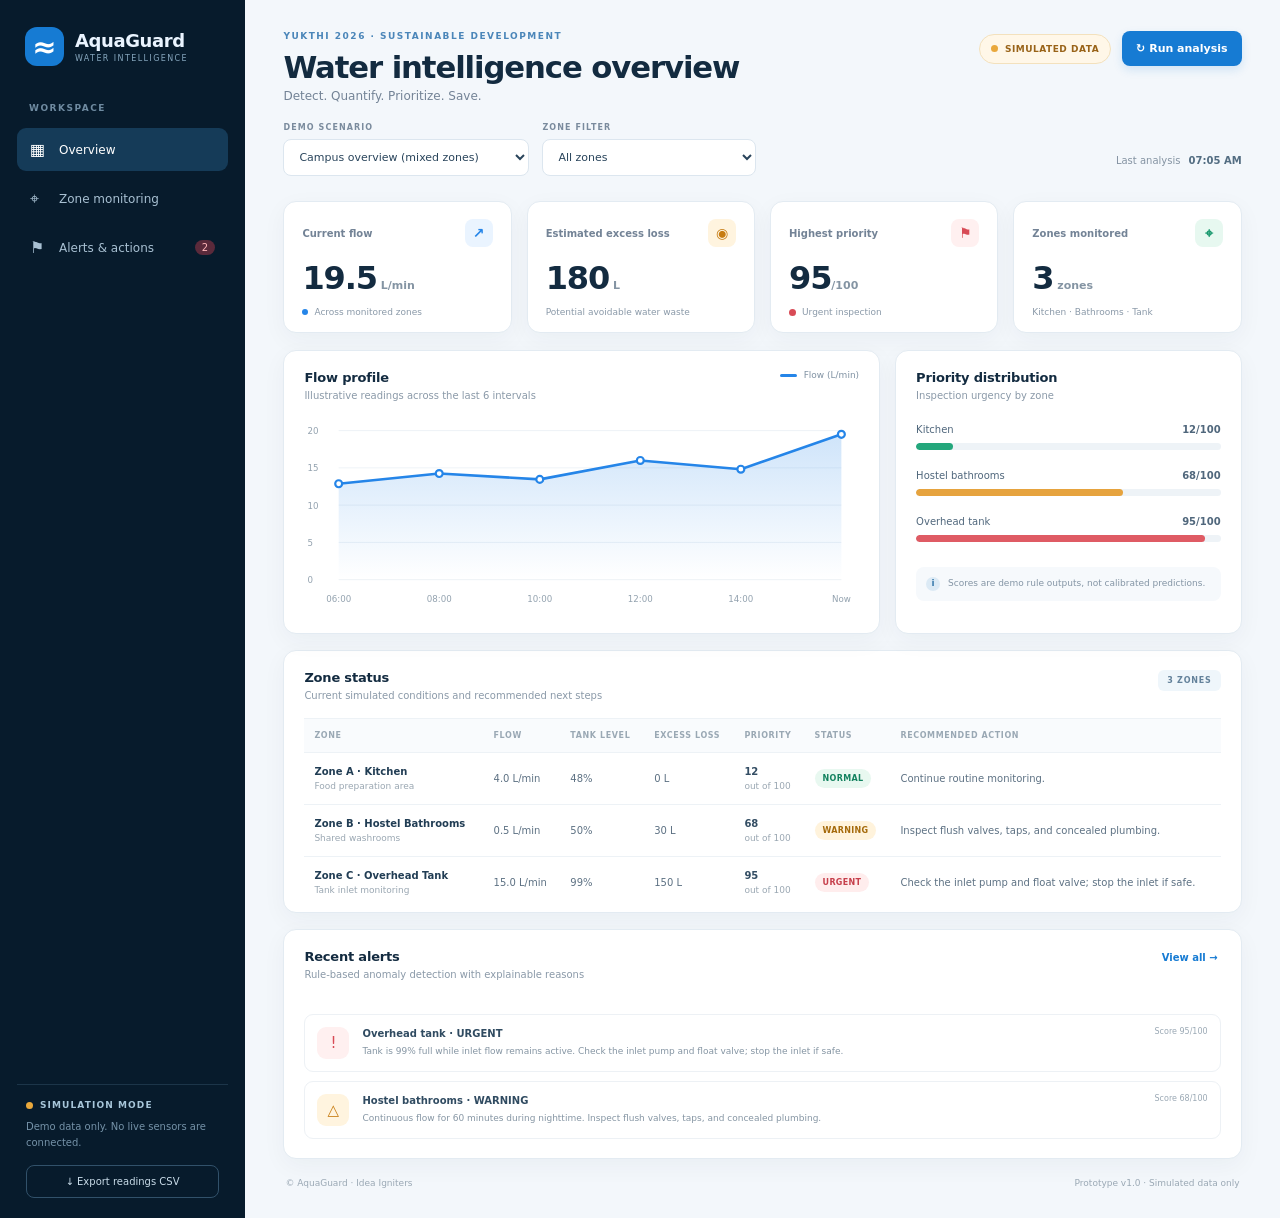
==== index.html @ 9252a553 "Add files via upload" ====
<!doctype html>
<html lang="en">
<head>
  <meta charset="utf-8">
  <meta name="viewport" content="width=device-width, initial-scale=1">
  <meta name="theme-color" content="#071b2c">
  <title>AquaGuard | Water-Waste Monitoring</title>
  <link rel="stylesheet" href="style.css">
</head>
<body>
  <div class="app-shell">
    <aside class="sidebar">
      <div class="brand">
        <div class="brand-mark">≈</div>
        <div><strong>AquaGuard</strong><small>WATER INTELLIGENCE</small></div>
      </div>
      <div class="side-label">WORKSPACE</div>
      <button class="nav-item active" data-view="overview"><span>▦</span> Overview</button>
      <button class="nav-item" data-view="zones"><span>⌖</span> Zone monitoring</button>
      <button class="nav-item" data-view="alerts"><span>⚑</span> Alerts & actions <span class="nav-count" id="sidebar-alert-count">2</span></button>
      <div class="sidebar-bottom">
        <div class="live-indicator"><span></span> SIMULATION MODE</div>
        <p>Demo data only. No live sensors are connected.</p>
        <button class="outline-button" id="export-csv">↓ Export readings CSV</button>
      </div>
    </aside>

    <main class="main-content">
      <header class="topbar">
        <div>
          <div class="eyebrow">YUKTHI 2026 · SUSTAINABLE DEVELOPMENT</div>
          <h1 id="page-title">Water intelligence overview</h1>
          <p class="subtitle">Detect. Quantify. Prioritize. Save.</p>
        </div>
        <div class="top-actions">
          <span class="mode-pill"><span></span> SIMULATED DATA</span>
          <button class="primary-button" id="run-scan">↻ Run analysis</button>
        </div>
      </header>

      <section class="toolbar">
        <div class="field-group">
          <label for="scenario-select">DEMO SCENARIO</label>
          <select id="scenario-select">
            <option value="mixed">Campus overview (mixed zones)</option>
            <option value="normal">Normal water usage</option>
            <option value="leak">Persistent nighttime flow</option>
            <option value="overflow">Tank overflow risk</option>
          </select>
        </div>
        <div class="field-group">
          <label for="zone-filter">ZONE FILTER</label>
          <select id="zone-filter">
            <option value="all">All zones</option>
            <option value="kitchen">Zone A · Kitchen</option>
            <option value="bathrooms">Zone B · Hostel bathrooms</option>
            <option value="tank">Zone C · Overhead tank</option>
          </select>
        </div>
        <div class="updated-text">Last analysis <strong id="last-updated">Just now</strong></div>
      </section>

      <section class="metric-grid" id="metrics">
        <article class="metric-card">
          <div class="metric-heading">Current flow <span class="metric-icon blue">↗</span></div>
          <div class="metric-value"><span id="metric-flow">19.5</span><small> L/min</small></div>
          <div class="metric-foot"><span class="dot blue-dot"></span> Across monitored zones</div>
        </article>
        <article class="metric-card">
          <div class="metric-heading">Estimated excess loss <span class="metric-icon amber">◉</span></div>
          <div class="metric-value"><span id="metric-loss">180</span><small> L</small></div>
          <div class="metric-foot">Potential avoidable water waste</div>
        </article>
        <article class="metric-card">
          <div class="metric-heading">Highest priority <span class="metric-icon red">⚑</span></div>
          <div class="metric-value"><span id="metric-priority">95</span><small>/100</small></div>
          <div class="metric-foot"><span class="status-dot urgent"></span><span id="metric-prio-label">Urgent inspection</span></div>
        </article>
        <article class="metric-card">
          <div class="metric-heading">Zones monitored <span class="metric-icon green">⌖</span></div>
          <div class="metric-value"><span id="metric-zones">3</span><small> zones</small></div>
          <div class="metric-foot">Kitchen · Bathrooms · Tank</div>
        </article>
      </section>

      <section class="content-grid">
        <article class="panel chart-panel">
          <div class="panel-heading">
            <div><h2>Flow profile</h2><p>Illustrative readings across the last 6 intervals</p></div>
            <span class="legend"><i></i> Flow (L/min)</span>
          </div>
          <div class="chart-wrap">
            <svg id="flow-chart" viewBox="0 0 640 230" role="img" aria-label="Water flow line chart"></svg>
          </div>
        </article>
        <article class="panel priority-panel">
          <div class="panel-heading"><div><h2>Priority distribution</h2><p>Inspection urgency by zone</p></div></div>
          <div id="priority-bars" class="priority-bars"></div>
          <div class="priority-note"><span>i</span> Scores are demo rule outputs, not calibrated predictions.</div>
        </article>
      </section>

      <section class="panel zones-panel" id="zone-section">
        <div class="panel-heading section-heading">
          <div><h2>Zone status</h2><p>Current simulated conditions and recommended next steps</p></div>
          <span class="section-chip" id="zone-count">3 ZONES</span>
        </div>
        <div class="table-wrap">
          <table>
            <thead><tr><th>ZONE</th><th>FLOW</th><th>TANK LEVEL</th><th>EXCESS LOSS</th><th>PRIORITY</th><th>STATUS</th><th>RECOMMENDED ACTION</th></tr></thead>
            <tbody id="zone-table"></tbody>
          </table>
        </div>
      </section>

      <section class="panel alerts-panel" id="alerts-section">
        <div class="panel-heading section-heading">
          <div><h2>Recent alerts</h2><p>Rule-based anomaly detection with explainable reasons</p></div>
          <button class="text-button" id="show-all-alerts">View all →</button>
        </div>
        <div id="alert-list" class="alert-list"></div>
      </section>

      <footer>
        <span>© AquaGuard · Idea Igniters</span>
        <span>Prototype v1.0 · Simulated data only</span>
      </footer>
    </main>
  </div>
  <div id="toast" class="toast" role="status" aria-live="polite"></div>
  <script src="script.js"></script>
</body>
</html>
---- style.css ----
:root {
  --bg: #f3f7fb; --surface: #ffffff; --ink: #132b40; --muted: #738396;
  --line: #e3ebf2; --navy: #071b2c; --blue: #2585e8; --blue-light: #eaf4ff;
  --green: #15966b; --green-light: #e7f8f0; --amber: #c77c12; --amber-light: #fff4df;
  --red: #d84b56; --red-light: #fff0f0; --shadow: 0 7px 24px rgba(20, 52, 79, .045);
}
* { box-sizing: border-box; }
body { margin: 0; background: var(--bg); color: var(--ink); font-family: Inter, ui-sans-serif, system-ui, -apple-system, BlinkMacSystemFont, "Segoe UI", sans-serif; }
button, select { font: inherit; }
button { cursor: pointer; }
.app-shell { min-height: 100vh; display: grid; grid-template-columns: 245px minmax(0, 1fr); }
.sidebar { background: var(--navy); color: #eaf4ff; padding: 27px 17px 20px; display: flex; flex-direction: column; min-height: 100vh; }
.brand { display: flex; align-items: center; gap: 11px; padding: 0 8px 37px; }
.brand-mark { width: 39px; height: 39px; border-radius: 12px; display: grid; place-items: center; background: #167bd3; color: white; font-size: 29px; font-weight: 800; }
.brand strong { display: block; font-size: 18px; letter-spacing: -.4px; }
.brand small { display: block; margin-top: 3px; font-size: 8px; color: #86a6bd; letter-spacing: 1.4px; }
.side-label { color: #6f8ba1; font-size: 9px; font-weight: 800; letter-spacing: 1.5px; padding: 0 12px 12px; }
.nav-item { width: 100%; border: 0; display: flex; align-items: center; gap: 12px; text-align: left; padding: 12px 13px; margin: 3px 0; border-radius: 9px; color: #a8c0d2; background: transparent; font-size: 12px; }
.nav-item span:first-child { width: 17px; font-size: 16px; }
.nav-item.active, .nav-item:hover { color: white; background: #153b58; }
.nav-count { margin-left: auto; color: #ffb6b9; background: #5b2a3b; border-radius: 12px; padding: 2px 7px; font-size: 10px; }
.sidebar-bottom { margin-top: auto; padding: 15px 9px 0; border-top: 1px solid #1c3549; }
.live-indicator { color: #a7c6da; font-size: 9px; letter-spacing: 1.1px; font-weight: 800; display: flex; align-items: center; gap: 7px; }
.live-indicator span, .mode-pill span { width: 7px; height: 7px; border-radius: 50%; background: #e9a83c; display: inline-block; }
.sidebar-bottom p { font-size: 10px; line-height: 1.6; color: #7592a8; margin: 9px 0 14px; }
.outline-button { width: 100%; background: transparent; border: 1px solid #31516a; border-radius: 8px; color: #c8dbe8; padding: 10px 7px; font-size: 10px; }
.main-content { min-width: 0; padding: 31px clamp(18px, 3vw, 43px) 20px; max-width: 1800px; width: 100%; margin: 0 auto; }
.topbar { display: flex; align-items: flex-start; justify-content: space-between; gap: 20px; }
.eyebrow { font-size: 9px; letter-spacing: 1.5px; font-weight: 800; color: #4b86b9; }
h1 { font-size: clamp(22px, 2.4vw, 31px); letter-spacing: -1.1px; margin: 8px 0 4px; }
.subtitle { margin: 0; font-size: 12px; color: var(--muted); }
.top-actions { display: flex; gap: 11px; align-items: center; }
.mode-pill { display: flex; align-items: center; gap: 7px; white-space: nowrap; background: #fff7e8; border: 1px solid #f3e1bd; color: #996318; padding: 9px 11px; border-radius: 20px; font-size: 9px; font-weight: 800; letter-spacing: .5px; }
.primary-button { border: 0; border-radius: 8px; padding: 11px 14px; background: #167bd3; color: white; font-size: 11px; font-weight: 700; box-shadow: 0 4px 10px #167bd326; }
.primary-button:hover { background: #0969bd; }
.toolbar { display: flex; align-items: end; flex-wrap: wrap; gap: 13px; padding: 20px 0 17px; margin-bottom: 4px; }
.field-group { display: flex; flex-direction: column; gap: 7px; }
.field-group label { color: #7a8b9d; font-size: 8px; letter-spacing: 1.1px; font-weight: 800; }
select { border: 1px solid #dce6ef; background: white; color: #29445b; padding: 10px 33px 10px 11px; border-radius: 8px; font-size: 11px; outline: none; max-width: 100%; }
select:focus { border-color: #6eb2ef; box-shadow: 0 0 0 3px #1684df16; }
.updated-text { margin-left: auto; font-size: 10px; color: #8493a2; padding: 10px 0; }
.updated-text strong { color: #536d82; font-weight: 700; margin-left: 5px; }
.metric-grid { display: grid; grid-template-columns: repeat(4, minmax(0, 1fr)); gap: 15px; margin: 8px 0 17px; }
.metric-card, .panel { background: var(--surface); border: 1px solid var(--line); border-radius: 13px; box-shadow: var(--shadow); }
.metric-card { padding: 17px 18px 15px; min-width: 0; }
.metric-heading { display: flex; align-items: center; justify-content: space-between; font-size: 10px; color: #738396; font-weight: 650; }
.metric-icon { width: 28px; height: 28px; border-radius: 8px; display: grid; place-items: center; font-size: 14px; }
.metric-icon.blue { background: var(--blue-light); color: var(--blue); }
.metric-icon.amber { background: var(--amber-light); color: var(--amber); }
.metric-icon.red { background: var(--red-light); color: var(--red); }
.metric-icon.green { background: var(--green-light); color: var(--green); }
.metric-value { margin: 12px 0 10px; font-size: clamp(23px, 2.5vw, 32px); font-weight: 800; letter-spacing: -1.1px; white-space: nowrap; }
.metric-value small { font-size: 11px; letter-spacing: 0; color: #8494a3; font-weight: 600; }
.metric-foot { display: flex; align-items: center; gap: 6px; color: #8a99a8; font-size: 9px; }
.dot { display: inline-block; width: 6px; height: 6px; border-radius: 50%; }
.blue-dot { background: var(--blue); }
.status-dot { width: 7px; height: 7px; border-radius: 50%; display: inline-block; }
.status-dot.normal { background: var(--green); } .status-dot.warning { background: var(--amber); } .status-dot.urgent { background: var(--red); }
.content-grid { display: grid; grid-template-columns: minmax(0, 1.55fr) minmax(260px, .9fr); gap: 15px; margin-bottom: 16px; }
.panel { min-width: 0; padding: 19px 20px; }
.panel-heading { display: flex; justify-content: space-between; align-items: flex-start; gap: 12px; }
.panel-heading h2 { font-size: 13px; margin: 0 0 5px; letter-spacing: -.2px; }
.panel-heading p { color: #8a99a8; font-size: 10px; margin: 0; }
.legend { display: flex; align-items: center; gap: 7px; color: #7f91a2; font-size: 9px; white-space: nowrap; }
.legend i { width: 17px; height: 3px; border-radius: 2px; background: var(--blue); }
.chart-wrap { margin-top: 14px; width: 100%; }
#flow-chart { width: 100%; height: auto; display: block; overflow: visible; }
.chart-grid { stroke: #eaf0f5; stroke-width: 1; }
.chart-label { fill: #92a1ae; font-size: 10px; }
.chart-area { fill: url(#areaGradient); }
.chart-line { fill: none; stroke: #2585e8; stroke-width: 3; stroke-linecap: round; stroke-linejoin: round; }
.chart-point { fill: #fff; stroke: #2585e8; stroke-width: 2.5; }
.priority-bars { margin-top: 23px; display: grid; gap: 20px; }
.priority-row { display: grid; gap: 8px; }
.priority-top { display: flex; justify-content: space-between; font-size: 10px; color: #50677c; }
.priority-top strong { font-size: 10px; }
.track { height: 7px; background: #eef3f7; border-radius: 10px; overflow: hidden; }
.track span { height: 100%; display: block; border-radius: 10px; }
.track .normal-fill { background: #24a77c; } .track .warning-fill { background: #e6a33e; } .track .urgent-fill { background: #df5b64; }
.priority-note { background: #f6f9fc; color: #8495a5; border-radius: 8px; padding: 10px; margin-top: 25px; font-size: 9px; line-height: 1.5; }
.priority-note span { display: inline-grid; place-items: center; width: 14px; height: 14px; border-radius: 50%; background: #dceaf5; color: #3c7cad; font-weight: 800; margin-right: 5px; }
.zones-panel { margin-bottom: 16px; padding-bottom: 4px; }
.section-heading { padding-bottom: 17px; }
.section-chip { background: #eff6fb; color: #63819a; font-size: 8px; font-weight: 800; letter-spacing: .8px; padding: 6px 9px; border-radius: 6px; white-space: nowrap; }
.table-wrap { overflow-x: auto; }
table { border-collapse: collapse; width: 100%; min-width: 830px; }
th { text-align: left; font-size: 8px; letter-spacing: .6px; color: #9aa8b4; padding: 12px 10px; background: #f9fbfd; border-top: 1px solid #edf2f6; border-bottom: 1px solid #edf2f6; }
td { padding: 13px 10px; font-size: 10px; border-bottom: 1px solid #edf2f6; color: #5d7183; vertical-align: middle; }
tbody tr:last-child td { border-bottom: 0; }
.zone-name { color: #213d54; font-weight: 750; white-space: nowrap; }
.zone-sub { display: block; margin-top: 4px; font-size: 9px; color: #9aa7b2; font-weight: 400; }
.status-pill { display: inline-block; border-radius: 20px; padding: 5px 8px; font-size: 8px; font-weight: 800; letter-spacing: .3px; white-space: nowrap; }
.status-pill.normal { color: #13825f; background: #e8f8f0; }
.status-pill.warning { color: #a56a0b; background: #fff3dc; }
.status-pill.urgent { color: #c63f4b; background: #ffeded; }
.score { font-weight: 800; color: #344e64; }
.action-cell { min-width: 190px; line-height: 1.5; }
.alerts-panel { margin-bottom: 16px; }
.text-button { background: transparent; border: 0; color: #167bd3; font-size: 10px; font-weight: 750; white-space: nowrap; padding: 3px; }
.alert-list { display: grid; gap: 9px; margin-top: 17px; }
.alert-item { display: grid; grid-template-columns: 34px minmax(0,1fr) auto; align-items: start; gap: 11px; padding: 12px; border: 1px solid #edf1f5; border-radius: 9px; }
.alert-symbol { width: 32px; height: 32px; display: grid; place-items: center; border-radius: 9px; font-size: 15px; }
.alert-symbol.normal { color: var(--green); background: var(--green-light); }
.alert-symbol.warning { color: var(--amber); background: var(--amber-light); }
.alert-symbol.urgent { color: var(--red); background: var(--red-light); }
.alert-item h3 { margin: 1px 0 5px; font-size: 10px; color: #304b61; }
.alert-item p { margin: 0; font-size: 9px; line-height: 1.6; color: #8595a3; }
.alert-time { color: #9aa8b4; font-size: 8px; white-space: nowrap; }
footer { display: flex; justify-content: space-between; gap: 15px; color: #9aa8b4; font-size: 9px; padding: 3px 2px 10px; }
.toast { position: fixed; bottom: 22px; right: 22px; background: #0c2c43; color: white; padding: 12px 17px; border-radius: 9px; font-size: 11px; box-shadow: 0 8px 30px #071b2c35; opacity: 0; transform: translateY(8px); pointer-events: none; transition: .2s; z-index: 10; }
.toast.show { opacity: 1; transform: translateY(0); }
.empty-state { padding: 22px; color: #8a99a8; text-align: center; font-size: 11px; }
body.view-alerts #zone-section, body.view-alerts .content-grid, body.view-alerts #metrics { display: none; }
body.view-zones #alerts-section { display: none; }
body.view-overview #zone-section, body.view-overview #alerts-section { display: block; }
@media (max-width: 1100px) {
  .app-shell { grid-template-columns: 205px minmax(0,1fr); }
  .metric-grid { grid-template-columns: repeat(2,minmax(0,1fr)); }
  .content-grid { grid-template-columns: 1fr; }
  .sidebar { padding-inline: 12px; }
}
@media (max-width: 720px) {
  .app-shell { display: block; }
  .sidebar { min-height: auto; padding: 14px; }
  .brand { padding: 0 3px 14px; }
  .side-label, .sidebar-bottom { display: none; }
  .sidebar .nav-item { display: inline-flex; width: auto; margin: 0 3px 0 0; padding: 9px 10px; }
  .sidebar .nav-item span:first-child { display: none; }
  .nav-count { margin-left: 0; }
  .main-content { padding: 22px 14px; }
  .topbar { display: block; }
  .top-actions { margin-top: 15px; flex-wrap: wrap; }
  .toolbar { align-items: stretch; }
  .field-group { flex: 1 1 190px; }
  .field-group select { width: 100%; }
  .updated-text { width: 100%; margin-left: 0; padding: 0; }
  .metric-grid { gap: 9px; }
  .metric-card { padding: 13px; }
  .metric-heading { font-size: 9px; }
  .metric-value { font-size: 26px; }
  .panel { padding: 15px 13px; }
  .alert-item { grid-template-columns: 30px minmax(0,1fr); }
  .alert-time { grid-column: 2; }
  footer { flex-direction: column; }
}
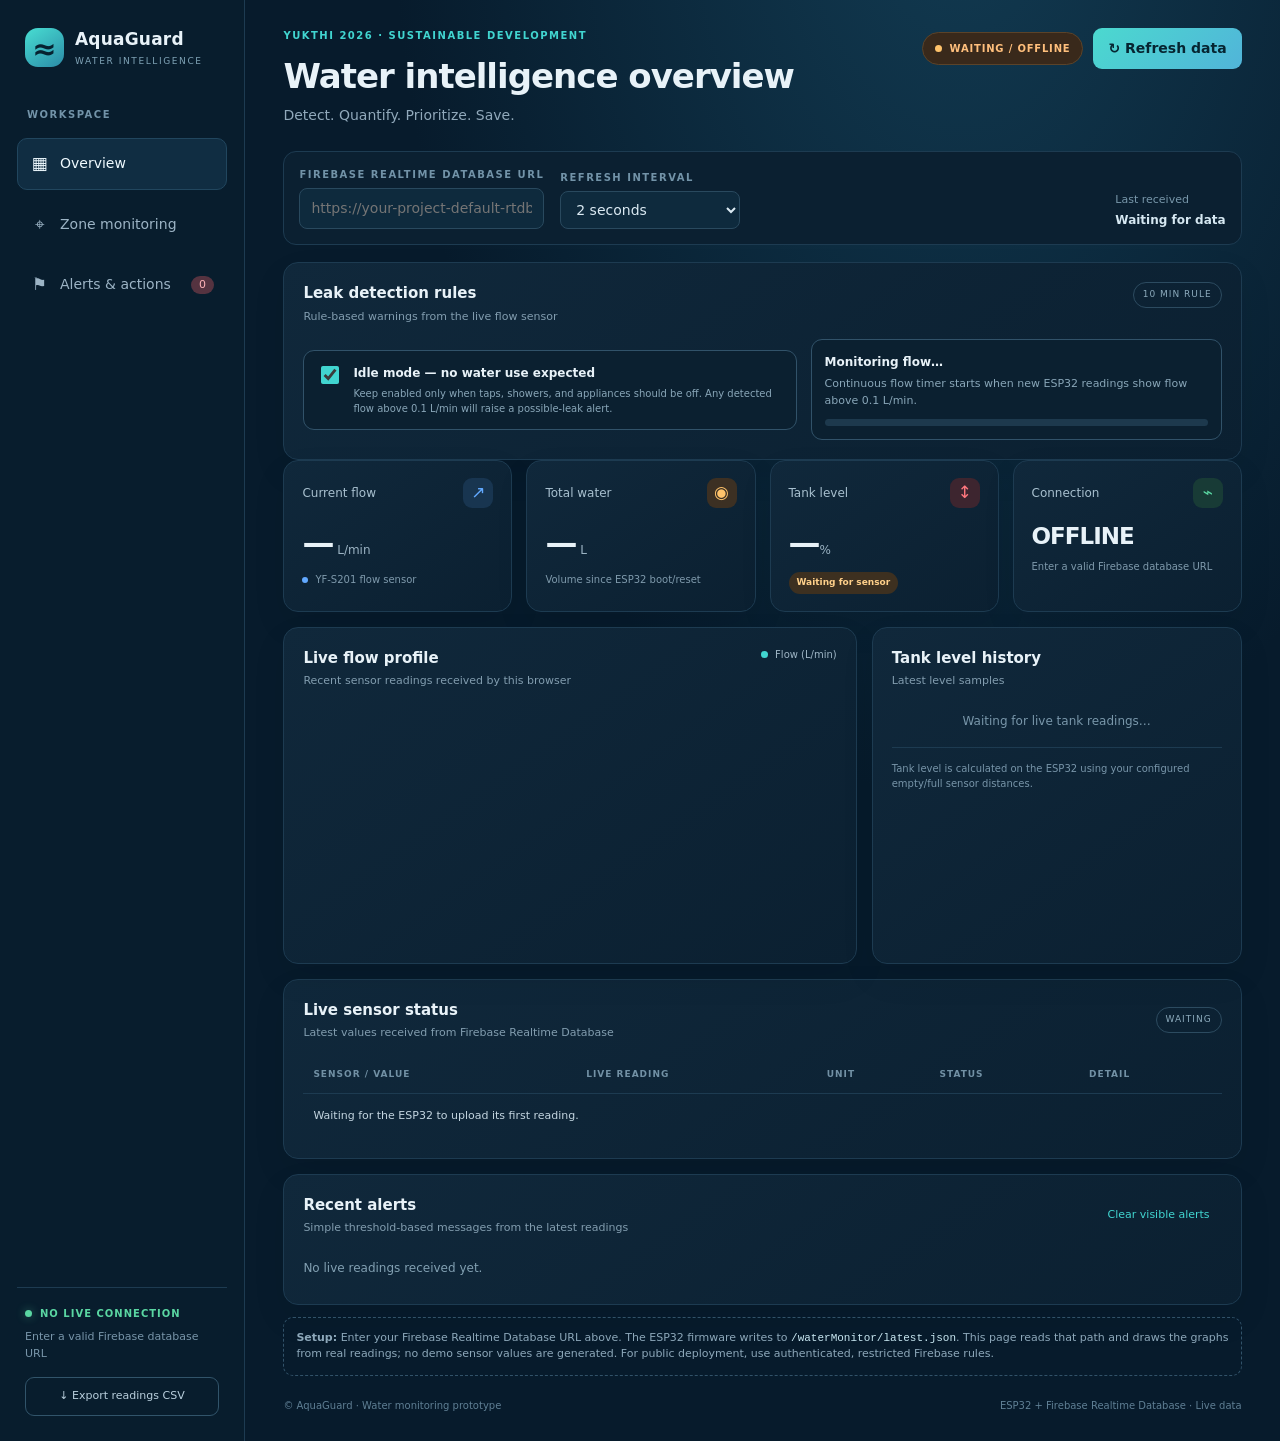
==== commit 0c5c431d: "Add files via upload" ====
--- a/index.html
+++ b/index.html
@@ -1,133 +1,226 @@
 <!doctype html>
 <html lang="en">
 <head>
-  <meta charset="utf-8">
-  <meta name="viewport" content="width=device-width, initial-scale=1">
-  <meta name="theme-color" content="#071b2c">
-  <title>AquaGuard | Water-Waste Monitoring</title>
-  <link rel="stylesheet" href="style.css">
+<meta charset="utf-8"><meta name="viewport" content="width=device-width,initial-scale=1">
+<meta name="theme-color" content="#071b2c">
+<title>AquaGuard | Live Water Intelligence</title>
+<style>
+:root{--bg:#071b2c;--panel:#0d2437;--panel2:#102b40;--line:#1d3b51;--text:#e8f2f8;--muted:#91a9bb;--cyan:#41d5d0;--blue:#62a9ff;--green:#5ad6a2;--amber:#ffc36b;--red:#ff777e}
+*{box-sizing:border-box}body{margin:0;background:radial-gradient(ellipse at 75% -10%,#123b52 0,transparent 42%),var(--bg);color:var(--text);font:14px/1.5 Inter,ui-sans-serif,system-ui,-apple-system,BlinkMacSystemFont,"Segoe UI",sans-serif}
+button,select,input{font:inherit}.app-shell{min-height:100vh;display:grid;grid-template-columns:245px minmax(0,1fr)}
+.sidebar{padding:25px 17px;border-right:1px solid var(--line);background:#081d2d;display:flex;flex-direction:column;gap:9px}.brand{display:flex;align-items:center;gap:11px;padding:2px 8px 30px}.brand-mark{width:39px;height:39px;border-radius:13px;background:linear-gradient(145deg,#48ded2,#2b8ba7);display:grid;place-items:center;color:#062230;font-size:29px;font-weight:800}.brand strong{display:block;font-size:17px;letter-spacing:.2px}.brand small{display:block;color:#80a4b7;font-size:9px;letter-spacing:1.6px;margin-top:2px}.side-label,.eyebrow,.field-group label{font-size:10px;letter-spacing:1.5px;color:#7293a8;font-weight:750}.side-label{padding:0 10px 7px}.nav-item{border:1px solid transparent;background:transparent;color:#9cb4c5;text-align:left;padding:12px;border-radius:10px;display:flex;align-items:center;gap:11px;cursor:pointer}.nav-item span:first-child{font-size:17px;width:19px;text-align:center}.nav-item.active,.nav-item:hover{background:#102d42;border-color:#21465e;color:#effaff}.nav-count{margin-left:auto;background:#553340;color:#ffb3b8;border-radius:20px;padding:1px 8px;font-size:11px}.sidebar-bottom{margin-top:auto;border-top:1px solid var(--line);padding:18px 8px 0}.live-indicator{font-size:10px;letter-spacing:1px;font-weight:800;color:var(--green);display:flex;align-items:center;gap:8px}.live-indicator span,.mode-pill span{width:7px;height:7px;border-radius:50%;background:var(--green);box-shadow:0 0 10px #5ad6a277}.sidebar-bottom p{color:#7895a9;font-size:11px;margin:8px 0 15px}.outline-button,.primary-button,.text-button{cursor:pointer;border-radius:9px;padding:10px 12px}.outline-button{border:1px solid #31546a;background:transparent;color:#b9cfdd;width:100%;font-size:11px}.main-content{padding:28px clamp(18px,3vw,42px);max-width:1600px;width:100%;margin:0 auto}.topbar{display:flex;align-items:flex-start;justify-content:space-between;gap:20px;flex-wrap:wrap}.eyebrow{color:var(--cyan)}h1{font-size:clamp(25px,3vw,34px);letter-spacing:-1px;margin:8px 0 3px}.subtitle{color:var(--muted);margin:0}.top-actions{display:flex;align-items:center;gap:10px;flex-wrap:wrap}.mode-pill{border:1px solid #245849;background:#0d332f;color:#77e6bd;border-radius:30px;padding:8px 12px;display:flex;align-items:center;gap:8px;font-size:10px;letter-spacing:.8px;font-weight:800}.mode-pill.offline{color:#ffbf7c;background:#39291b;border-color:#5b4329}.mode-pill.offline span{background:var(--amber);box-shadow:none}.primary-button{border:0;background:linear-gradient(135deg,#4bd9cf,#51b4d9);color:#062531;font-weight:800;padding:10px 15px}.toolbar{display:flex;align-items:end;gap:16px;flex-wrap:wrap;margin:25px 0 17px;padding:15px;background:#0b2031;border:1px solid var(--line);border-radius:13px}.field-group{display:flex;flex-direction:column;gap:6px;min-width:180px}.field-group select,.field-group input{background:#0e2a3d;border:1px solid #29495e;color:#dbeaf3;border-radius:8px;padding:9px 11px;outline:none}.updated-text{margin-left:auto;color:#7897aa;font-size:11px}.updated-text strong{display:block;color:#d6e8f2;font-size:12px;margin-top:3px}.metric-grid{display:grid;grid-template-columns:repeat(4,minmax(0,1fr));gap:14px}.metric-card,.panel{background:linear-gradient(145deg,#10283b,#0b2031);border:1px solid var(--line);border-radius:15px;box-shadow:0 14px 35px #00000012}.metric-card{padding:17px 18px;min-width:0}.metric-heading{display:flex;align-items:center;justify-content:space-between;color:#a8c0cf;font-size:12px}.metric-icon{width:30px;height:30px;display:grid;place-items:center;border-radius:9px;font-size:17px}.blue{color:var(--blue);background:#183550}.amber{color:var(--amber);background:#3c3023}.red{color:var(--red);background:#3d252f}.green{color:var(--green);background:#183b36}.metric-value{font-size:clamp(25px,2.5vw,33px);font-weight:750;letter-spacing:-1px;margin:11px 0 5px;white-space:nowrap}.metric-value small{font-size:12px;letter-spacing:0;color:#9bb3c3;font-weight:500}.metric-foot{display:flex;align-items:center;gap:7px;color:#7f9aac;font-size:10px}.dot{width:6px;height:6px;border-radius:50%;display:inline-block}.blue-dot{background:var(--blue)}.content-grid{display:grid;grid-template-columns:minmax(0,1.55fr) minmax(260px,1fr);gap:15px;margin-top:15px}.panel{padding:19px;min-width:0}.panel-heading{display:flex;align-items:flex-start;justify-content:space-between;gap:15px;margin-bottom:14px}.panel-heading h2{font-size:15px;margin:0 0 4px}.panel-heading p{font-size:11px;color:#829daf;margin:0}.legend{display:flex;align-items:center;gap:7px;color:#9eb5c5;font-size:10px;white-space:nowrap}.legend i{display:inline-block;width:7px;height:7px;background:var(--cyan);border-radius:50%}.chart-wrap{height:240px;width:100%}#flow-chart{width:100%;height:100%;overflow:visible}.chart-empty{height:100%;display:grid;place-items:center;text-align:center;color:#7997aa;font-size:12px}.priority-bars{display:flex;flex-direction:column;gap:17px;padding:8px 0}.priority-row{display:grid;grid-template-columns:90px 1fr 40px;align-items:center;gap:9px;font-size:11px;color:#a6bdcb}.bar-track{height:8px;border-radius:20px;background:#1d394d;overflow:hidden}.bar-fill{height:100%;border-radius:20px;background:linear-gradient(90deg,#35cdbb,#62a9ff)}.priority-note{font-size:10px;color:#7895a9;border-top:1px solid var(--line);padding-top:13px;margin-top:9px}.zones-panel,.alerts-panel{margin-top:15px}.section-heading{align-items:center}.section-chip{border:1px solid #2c4b60;border-radius:20px;padding:5px 9px;color:#8caabc;font-size:9px;letter-spacing:1px;white-space:nowrap}.table-wrap{overflow-x:auto}table{border-collapse:collapse;width:100%;min-width:720px}th{text-align:left;color:#7291a5;font-size:9px;letter-spacing:1px;font-weight:800;padding:12px 10px;border-bottom:1px solid var(--line)}td{padding:14px 10px;border-bottom:1px solid #183347;color:#c3d5e0;font-size:11px}tbody tr:last-child td{border-bottom:0}.zone-name{font-weight:700;color:#e3eff6}.subline{display:block;color:#7896a9;font-size:10px;margin-top:2px}.status-tag{display:inline-block;border-radius:20px;padding:4px 8px;font-size:9px;font-weight:800;white-space:nowrap}.status-ok{color:#72e4b6;background:#123a33}.status-warn{color:#ffd08a;background:#3d3020}.status-bad{color:#ff9da4;background:#42262e}.alert-list{display:grid;grid-template-columns:repeat(auto-fit,minmax(220px,1fr));gap:10px}.alert-item{border:1px solid #234257;background:#0b2030;border-radius:11px;padding:13px;display:flex;gap:11px}.alert-symbol{width:28px;height:28px;flex:0 0 auto;display:grid;place-items:center;border-radius:8px;background:#3c2c20;color:var(--amber)}.alert-item strong{font-size:11px;display:block}.alert-item p{font-size:10px;color:#8ca6b7;margin:4px 0 0}.text-button{background:transparent;border:0;color:var(--cyan);font-size:11px}.empty-alert{color:#82a0b2;font-size:12px;padding:8px 0}footer{display:flex;justify-content:space-between;gap:12px;flex-wrap:wrap;color:#5f7f94;font-size:10px;margin-top:22px}.toast{position:fixed;right:20px;bottom:20px;background:#123448;border:1px solid #2d6070;color:#dff8ff;padding:11px 15px;border-radius:10px;opacity:0;transform:translateY(8px);transition:.2s;pointer-events:none}.toast.show{opacity:1;transform:translateY(0)}.leak-controls{margin-top:15px}.leak-layout{display:grid;grid-template-columns:minmax(0,1.2fr) minmax(220px,1fr);gap:14px;align-items:center}.idle-toggle{display:flex;align-items:flex-start;gap:11px;padding:13px;border:1px solid #315269;border-radius:11px;background:#0b2030}.idle-toggle input{width:18px;height:18px;accent-color:#41d5d0;margin-top:2px;flex:0 0 auto}.idle-toggle strong{display:block;font-size:12px}.idle-toggle small{display:block;color:#89a6b8;font-size:10px;margin-top:4px}.leak-status{padding:13px;border:1px solid #315269;border-radius:11px;background:#0b2030}.leak-status strong{display:block;font-size:12px}.leak-status p{margin:5px 0 0;color:#89a6b8;font-size:11px}.leak-progress{height:7px;border-radius:20px;background:#1d394d;overflow:hidden;margin-top:10px}.leak-progress span{display:block;height:100%;width:0;background:linear-gradient(90deg,#ffc36b,#ff777e);transition:width .3s}.connection-help{margin-top:12px;padding:12px;border:1px dashed #315269;border-radius:10px;color:#8da8ba;font-size:11px}.connection-help code{color:#c9e8f2;overflow-wrap:anywhere}
+@media(max-width:1050px){.metric-grid{grid-template-columns:repeat(2,minmax(0,1fr))}.app-shell{grid-template-columns:205px minmax(0,1fr)}}
+@media(max-width:760px){.leak-layout{grid-template-columns:1fr}.app-shell{display:block}.sidebar{position:static;padding:12px 15px;border-right:0;border-bottom:1px solid var(--line);display:block}.brand{padding:0 4px 10px}.side-label,.sidebar-bottom{display:none}.sidebar .nav-item{display:inline-flex;padding:8px 10px;font-size:11px;margin-right:4px}.main-content{padding:22px 14px}.content-grid{grid-template-columns:1fr}.toolbar{align-items:stretch}.field-group{flex:1;min-width:145px}.updated-text{margin-left:0}.chart-wrap{height:210px}.metric-card{padding:14px}.metric-value{font-size:25px}}
+@media(max-width:390px){.metric-grid{grid-template-columns:1fr 1fr;gap:8px}.metric-card{padding:12px}.metric-heading{font-size:10px}.metric-value{font-size:22px}}
+</style>
 </head>
 <body>
-  <div class="app-shell">
-    <aside class="sidebar">
-      <div class="brand">
-        <div class="brand-mark">≈</div>
-        <div><strong>AquaGuard</strong><small>WATER INTELLIGENCE</small></div>
-      </div>
-      <div class="side-label">WORKSPACE</div>
-      <button class="nav-item active" data-view="overview"><span>▦</span> Overview</button>
-      <button class="nav-item" data-view="zones"><span>⌖</span> Zone monitoring</button>
-      <button class="nav-item" data-view="alerts"><span>⚑</span> Alerts & actions <span class="nav-count" id="sidebar-alert-count">2</span></button>
-      <div class="sidebar-bottom">
-        <div class="live-indicator"><span></span> SIMULATION MODE</div>
-        <p>Demo data only. No live sensors are connected.</p>
-        <button class="outline-button" id="export-csv">↓ Export readings CSV</button>
-      </div>
-    </aside>
-
-    <main class="main-content">
-      <header class="topbar">
-        <div>
-          <div class="eyebrow">YUKTHI 2026 · SUSTAINABLE DEVELOPMENT</div>
-          <h1 id="page-title">Water intelligence overview</h1>
-          <p class="subtitle">Detect. Quantify. Prioritize. Save.</p>
-        </div>
-        <div class="top-actions">
-          <span class="mode-pill"><span></span> SIMULATED DATA</span>
-          <button class="primary-button" id="run-scan">↻ Run analysis</button>
-        </div>
-      </header>
-
-      <section class="toolbar">
-        <div class="field-group">
-          <label for="scenario-select">DEMO SCENARIO</label>
-          <select id="scenario-select">
-            <option value="mixed">Campus overview (mixed zones)</option>
-            <option value="normal">Normal water usage</option>
-            <option value="leak">Persistent nighttime flow</option>
-            <option value="overflow">Tank overflow risk</option>
-          </select>
-        </div>
-        <div class="field-group">
-          <label for="zone-filter">ZONE FILTER</label>
-          <select id="zone-filter">
-            <option value="all">All zones</option>
-            <option value="kitchen">Zone A · Kitchen</option>
-            <option value="bathrooms">Zone B · Hostel bathrooms</option>
-            <option value="tank">Zone C · Overhead tank</option>
-          </select>
-        </div>
-        <div class="updated-text">Last analysis <strong id="last-updated">Just now</strong></div>
-      </section>
-
-      <section class="metric-grid" id="metrics">
-        <article class="metric-card">
-          <div class="metric-heading">Current flow <span class="metric-icon blue">↗</span></div>
-          <div class="metric-value"><span id="metric-flow">19.5</span><small> L/min</small></div>
-          <div class="metric-foot"><span class="dot blue-dot"></span> Across monitored zones</div>
-        </article>
-        <article class="metric-card">
-          <div class="metric-heading">Estimated excess loss <span class="metric-icon amber">◉</span></div>
-          <div class="metric-value"><span id="metric-loss">180</span><small> L</small></div>
-          <div class="metric-foot">Potential avoidable water waste</div>
-        </article>
-        <article class="metric-card">
-          <div class="metric-heading">Highest priority <span class="metric-icon red">⚑</span></div>
-          <div class="metric-value"><span id="metric-priority">95</span><small>/100</small></div>
-          <div class="metric-foot"><span class="status-dot urgent"></span><span id="metric-prio-label">Urgent inspection</span></div>
-        </article>
-        <article class="metric-card">
-          <div class="metric-heading">Zones monitored <span class="metric-icon green">⌖</span></div>
-          <div class="metric-value"><span id="metric-zones">3</span><small> zones</small></div>
-          <div class="metric-foot">Kitchen · Bathrooms · Tank</div>
-        </article>
-      </section>
-
-      <section class="content-grid">
-        <article class="panel chart-panel">
-          <div class="panel-heading">
-            <div><h2>Flow profile</h2><p>Illustrative readings across the last 6 intervals</p></div>
-            <span class="legend"><i></i> Flow (L/min)</span>
-          </div>
-          <div class="chart-wrap">
-            <svg id="flow-chart" viewBox="0 0 640 230" role="img" aria-label="Water flow line chart"></svg>
-          </div>
-        </article>
-        <article class="panel priority-panel">
-          <div class="panel-heading"><div><h2>Priority distribution</h2><p>Inspection urgency by zone</p></div></div>
-          <div id="priority-bars" class="priority-bars"></div>
-          <div class="priority-note"><span>i</span> Scores are demo rule outputs, not calibrated predictions.</div>
-        </article>
-      </section>
-
-      <section class="panel zones-panel" id="zone-section">
-        <div class="panel-heading section-heading">
-          <div><h2>Zone status</h2><p>Current simulated conditions and recommended next steps</p></div>
-          <span class="section-chip" id="zone-count">3 ZONES</span>
-        </div>
-        <div class="table-wrap">
-          <table>
-            <thead><tr><th>ZONE</th><th>FLOW</th><th>TANK LEVEL</th><th>EXCESS LOSS</th><th>PRIORITY</th><th>STATUS</th><th>RECOMMENDED ACTION</th></tr></thead>
-            <tbody id="zone-table"></tbody>
-          </table>
-        </div>
-      </section>
-
-      <section class="panel alerts-panel" id="alerts-section">
-        <div class="panel-heading section-heading">
-          <div><h2>Recent alerts</h2><p>Rule-based anomaly detection with explainable reasons</p></div>
-          <button class="text-button" id="show-all-alerts">View all →</button>
-        </div>
-        <div id="alert-list" class="alert-list"></div>
-      </section>
-
-      <footer>
-        <span>© AquaGuard · Idea Igniters</span>
-        <span>Prototype v1.0 · Simulated data only</span>
-      </footer>
-    </main>
-  </div>
-  <div id="toast" class="toast" role="status" aria-live="polite"></div>
-  <script src="script.js"></script>
-</body>
-</html>
+<div class="app-shell">
+<aside class="sidebar">
+  <div class="brand"><div class="brand-mark">≈</div><div><strong>AquaGuard</strong><small>WATER INTELLIGENCE</small></div></div>
+  <div class="side-label">WORKSPACE</div>
+  <button class="nav-item active" data-view="overview"><span>▦</span> Overview</button>
+  <button class="nav-item" data-view="zones"><span>⌖</span> Zone monitoring</button>
+  <button class="nav-item" data-view="alerts"><span>⚑</span> Alerts & actions <span class="nav-count" id="sidebar-alert-count">0</span></button>
+  <div class="sidebar-bottom"><div class="live-indicator"><span></span><b id="side-mode">LIVE CONNECTION</b></div><p id="side-message">Waiting for Firebase sensor data.</p><button class="outline-button" id="export-csv">↓ Export readings CSV</button></div>
+</aside>
+<main class="main-content">
+<header class="topbar"><div><div class="eyebrow">YUKTHI 2026 · SUSTAINABLE DEVELOPMENT</div><h1 id="page-title">Water intelligence overview</h1><p class="subtitle">Detect. Quantify. Prioritize. Save.</p></div><div class="top-actions"><span class="mode-pill offline" id="mode-pill"><span></span><b id="mode-text">CONNECTING TO FIREBASE</b></span><button class="primary-button" id="run-scan">↻ Refresh data</button></div></header>
+<section class="toolbar">
+ <div class="field-group"><label for="database-url">FIREBASE REALTIME DATABASE URL</label><input id="database-url" type="url" placeholder="https://your-project-default-rtdb...firebasedatabase.app"></div>
+ <div class="field-group"><label for="refresh-rate">REFRESH INTERVAL</label><select id="refresh-rate"><option value="2000">2 seconds</option><option value="5000">5 seconds</option><option value="10000">10 seconds</option></select></div>
+ <div class="updated-text">Last received<strong id="last-updated">Waiting for data</strong></div>
+</section>
+<section class="panel leak-controls" aria-labelledby="leak-heading">
+ <div class="panel-heading"><div><h2 id="leak-heading">Leak detection rules</h2><p>Rule-based warnings from the live flow sensor</p></div><span class="section-chip">10 MIN RULE</span></div>
+ <div class="leak-layout">
+  <label class="idle-toggle" for="idle-mode"><input type="checkbox" id="idle-mode" checked><span><strong>Idle mode — no water use expected</strong><small>Keep enabled only when taps, showers, and appliances should be off. Any detected flow above 0.1 L/min will raise a possible-leak alert.</small></span></label>
+  <div class="leak-status"><strong id="leak-status-title">Monitoring flow…</strong><p id="leak-status-detail">Continuous flow timer starts when new ESP32 readings show flow above 0.1 L/min.</p><div class="leak-progress"><span id="leak-progress-bar"></span></div></div>
+ </div>
+</section>
+<section class="metric-grid" id="metrics">
+ <article class="metric-card"><div class="metric-heading">Current flow <span class="metric-icon blue">↗</span></div><div class="metric-value"><span id="metric-flow">—</span><small> L/min</small></div><div class="metric-foot"><span class="dot blue-dot"></span> YF-S201 flow sensor</div></article>
+ <article class="metric-card"><div class="metric-heading">Total water <span class="metric-icon amber">◉</span></div><div class="metric-value"><span id="metric-loss">—</span><small> L</small></div><div class="metric-foot">Volume since ESP32 boot/reset</div></article>
+ <article class="metric-card"><div class="metric-heading">Tank level <span class="metric-icon red">↕</span></div><div class="metric-value"><span id="metric-priority">—</span><small id="level-unit">%</small></div><div class="metric-foot"><span class="status-tag status-warn" id="tank-status">Waiting for sensor</span></div></article>
+ <article class="metric-card"><div class="metric-heading">Connection <span class="metric-icon green">⌁</span></div><div class="metric-value" id="metric-zones" style="font-size:23px">OFFLINE</div><div class="metric-foot" id="connection-detail">Waiting for Firebase data</div></article>
+</section>
+<section class="content-grid">
+ <article class="panel chart-panel"><div class="panel-heading"><div><h2>Live flow profile</h2><p>Recent sensor readings received by this browser</p></div><span class="legend"><i></i> Flow (L/min)</span></div><div class="chart-wrap"><svg id="flow-chart" viewBox="0 0 640 230" role="img" aria-label="Live water flow line chart"></svg></div></article>
+ <article class="panel priority-panel"><div class="panel-heading"><div><h2>Tank level history</h2><p>Latest level samples</p></div></div><div id="priority-bars" class="priority-bars"><div class="chart-empty">Waiting for live tank readings…</div></div><div class="priority-note">Tank level is calculated on the ESP32 using your configured empty/full sensor distances.</div></article>
+</section>
+<section class="panel zones-panel" id="zone-section"><div class="panel-heading section-heading"><div><h2>Live sensor status</h2><p>Latest values received from Firebase Realtime Database</p></div><span class="section-chip" id="zone-count">WAITING</span></div><div class="table-wrap"><table><thead><tr><th>SENSOR / VALUE</th><th>LIVE READING</th><th>UNIT</th><th>STATUS</th><th>DETAIL</th></tr></thead><tbody id="zone-table"><tr><td colspan="5">Waiting for the ESP32 to upload its first reading.</td></tr></tbody></table></div></section>
+<section class="panel alerts-panel" id="alerts-section"><div class="panel-heading section-heading"><div><h2>Recent alerts</h2><p>Simple threshold-based messages from the latest readings</p></div><button class="text-button" id="clear-alerts">Clear visible alerts</button></div><div id="alert-list" class="alert-list"><div class="empty-alert">No live readings received yet.</div></div></section>
+<div class="connection-help"><strong>Setup:</strong> Enter your Firebase Realtime Database URL above. The ESP32 firmware writes to <code>/waterMonitor/latest.json</code>. This page reads that path and draws the graphs from real readings; no demo sensor values are generated. For public deployment, use authenticated, restricted Firebase rules.</div>
+<footer><span>© AquaGuard · Water monitoring prototype</span><span>ESP32 + Firebase Realtime Database · Live data</span></footer>
+</main></div><div id="toast" class="toast" role="status" aria-live="polite"></div>
+<script>
+(() => {
+const $ = id => document.getElementById(id);
+const DB_INPUT = $("database-url");
+const stored = (()=>{try{return localStorage.getItem("aquaguardFirebaseUrl")||""}catch(e){return ""}})();
+DB_INPUT.value = stored;
+let history = [], levelHistory = [], alerts = [], timer = null, lastData = null, lastDataAt = 0;
+const maxPoints = 30;
+const FLOW_THRESHOLD = 0.1;
+const LEAK_DURATION_MS = 10 * 60 * 1000;
+let continuousFlowStartedAt = null, lastSampleAt = null, lastSampleId = null, lastFlow = 0;
+function dbBase(){return DB_INPUT.value.trim().replace(/\/+$/,"")}
+function toast(message){const el=$("toast");el.textContent=message;el.classList.add("show");setTimeout(()=>el.classList.remove("show"),2600)}
+function setConnection(online,msg){
+ $("mode-pill").classList.toggle("offline",!online);
+ $("mode-text").textContent=online?"LIVE DATA CONNECTED":"WAITING / OFFLINE";
+ $("side-mode").textContent=online?"LIVE CONNECTION":"NO LIVE CONNECTION";
+ $("side-message").textContent=msg;
+ $("metric-zones").textContent=online?"ONLINE":"OFFLINE";
+ $("connection-detail").textContent=msg;
+}
+function num(v){const n=Number(v);return Number.isFinite(n)?n:null}
+function format(v,d=2){return v===null||v===undefined||!Number.isFinite(Number(v))?"—":Number(v).toFixed(d)}
+function timeLabel(t){return new Date(t).toLocaleTimeString([], {hour:"2-digit",minute:"2-digit",second:"2-digit"})}
+function addAlert(key,title,detail,kind="warn"){
+ if(alerts.some(a=>a.key===key))return;
+ alerts.unshift({key,title,detail,kind,time:Date.now()});alerts=alerts.slice(0,10);renderAlerts();
+}
+function renderAlerts(){
+ $("sidebar-alert-count").textContent=alerts.length;
+ const el=$("alert-list");
+ if(!alerts.length){el.innerHTML='<div class="empty-alert">No alerts currently. Alerts will appear when a live reading crosses a threshold.</div>';return}
+ el.innerHTML=alerts.map(a=>`<div class="alert-item"><div class="alert-symbol" style="${a.kind==="bad"?"background:#42262e;color:#ff9da4":""}">${a.kind==="bad"?"!":"⚑"}</div><div><strong>${escapeHtml(a.title)}</strong><p>${escapeHtml(a.detail)} · ${timeLabel(a.time)}</p></div></div>`).join("");
+}
+function escapeHtml(s){return String(s).replace(/[&<>"']/g,c=>({"&":"&amp;","<":"&lt;",">":"&gt;",'"':"&quot;","'":"&#39;"}[c]))}
+function renderChart(){
+ const svg=$("flow-chart"), w=640,h=230,left=42,right=14,top=12,bottom=28,pw=w-left-right,ph=h-top-bottom;
+ if(history.length<1){svg.innerHTML='<text x="320" y="112" text-anchor="middle" fill="#7897aa" font-size="13">Waiting for live Firebase readings…</text>';return}
+ const values=history.map(p=>p.v), max=Math.max(1,...values)*1.18, min=0;
+ let out="";
+ for(let i=0;i<=4;i++){let y=top+ph*i/4;let val=max-(max-min)*i/4;out+=`<line x1="${left}" y1="${y}" x2="${w-right}" y2="${y}" stroke="#1d3b51" stroke-width="1"/><text x="${left-8}" y="${y+4}" text-anchor="end" fill="#7593a7" font-size="10">${val.toFixed(1)}</text>`}
+ const pts=history.map((p,i)=>({x:left+(history.length===1?pw/2:pw*i/(maxPoints-1)),y:top+ph-(p.v/max)*ph}));
+ if(pts.length>1){let area=`${pts[0].x},${top+ph} `+pts.map(p=>`${p.x},${p.y}`).join(" ")+` ${pts[pts.length-1].x},${top+ph}`;out+=`<polygon points="${area}" fill="#41d5d0" opacity=".10"/>`}
+ out+=`<polyline points="${pts.map(p=>`${p.x},${p.y}`).join(" ")}" fill="none" stroke="#41d5d0" stroke-width="3" stroke-linecap="round" stroke-linejoin="round"/>`;
+ pts.forEach(p=>out+=`<circle cx="${p.x}" cy="${p.y}" r="3.5" fill="#071b2c" stroke="#41d5d0" stroke-width="2"/>`);
+ const ticks=[0,Math.floor((history.length-1)/2),history.length-1].filter((v,i,a)=>a.indexOf(v)===i);
+ ticks.forEach(i=>out+=`<text x="${pts[i].x}" y="${h-7}" text-anchor="middle" fill="#7593a7" font-size="10">${history[i].t}</text>`);
+ svg.innerHTML=out;
+}
+function renderLevelBars(){
+ const el=$("priority-bars");
+ if(!levelHistory.length){el.innerHTML='<div class="chart-empty">Waiting for live tank readings…</div>';return}
+ const subset=levelHistory.slice(-5).reverse();
+ el.innerHTML=subset.map((p,i)=>{const valid=p.v>=0;const v=valid?Math.max(0,Math.min(100,p.v)):0;return `<div><div class="priority-row"><span>${p.t}</span><div class="bar-track"><div class="bar-fill" style="width:${v}%;background:${v<20?"linear-gradient(90deg,#ff777e,#ffc36b)":"linear-gradient(90deg,#35cdbb,#62a9ff)"}"></div></div><strong>${valid?format(v,0)+"%":"N/A"}</strong></div></div>`}).join("");
+}
+function renderTable(d){
+ const rows=[
+ ["Water flow rate",format(d.flowRateLMin),"L/min",d.flowRateLMin>0?"Flow detected":"No flow",d.flowRateLMin>0?"Water is moving through the sensor":"No pulses measured in latest interval"],
+ ["Total water volume",format(d.totalLitres),"L","Reported","ESP32 running total"],
+ ["Tank level",d.tankLevelPercent<0?"No echo":format(d.tankLevelPercent,0),d.tankLevelPercent<0?"":"% ",d.tankLevelPercent<0?"Sensor check":d.tankLevelPercent<20?"Low level":d.tankLevelPercent>90?"Nearly full":"Normal","Ultrasonic sensor reading"],
+ ["Sensor distance",format(d.distanceCm),"cm",d.distanceCm<0?"No echo":"Reported","Distance from sensor to water surface"],
+ ["Wi-Fi signal",d.wifiRssi===null?"—":d.wifiRssi,"dBm",d.wifiRssi!==null?"Reported":"Not supplied","Signal strength at ESP32"]
+ ];
+ $("zone-table").innerHTML=rows.map(r=>`<tr><td class="zone-name">${r[0]}</td><td>${r[1]}</td><td>${r[2]}</td><td><span class="status-tag ${String(r[3]).includes("Low")||String(r[3]).includes("check")?"status-warn":String(r[3]).includes("full")?"status-warn":"status-ok"}">${r[3]}</span></td><td>${r[4]}</td></tr>`).join("");
+ $("zone-count").textContent="5 LIVE VALUES";
+}
+function updateLeakRules(flow, d){
+ const now = Date.now();
+ const sampleId = d.updatedAtMillis === undefined || d.updatedAtMillis === null ? null : String(d.updatedAtMillis);
+ const isNewSample = sampleId === null || sampleId !== lastSampleId;
+ const pollMs = Number($("refresh-rate").value) || 2000;
+ if (!isNewSample) {
+  $("leak-status-title").textContent = "Waiting for a new ESP32 sample";
+  $("leak-status-detail").textContent = "Firebase is reachable, but updatedAtMillis has not changed. Leak timing is paused until fresh sensor data arrives.";
+  return;
+ }
+ if (isNewSample) {
+  const gap = lastSampleAt === null ? 0 : now - lastSampleAt;
+  const continuous = flow > FLOW_THRESHOLD;
+  if (!continuous || (lastSampleAt !== null && gap > pollMs * 2.5)) {
+   continuousFlowStartedAt = continuous ? now : null;
+  } else if (continuousFlowStartedAt === null) {
+   continuousFlowStartedAt = now;
+  }
+  lastSampleAt = now;
+  lastSampleId = sampleId;
+  lastFlow = flow;
+ }
+ const idleMode = $("idle-mode").checked;
+ if (idleMode && flow > FLOW_THRESHOLD) {
+  addAlert("flow-while-idle", "Possible leak — flow during idle mode", `Flow is ${format(flow)} L/min while idle mode says no water use is expected. Check taps, toilets, pipes, and appliances.`, "bad");
+ }
+ const elapsed = continuousFlowStartedAt === null || flow <= FLOW_THRESHOLD ? 0 : Math.max(0, now - continuousFlowStartedAt);
+ const minutes = Math.floor(elapsed / 60000), seconds = Math.floor((elapsed % 60000) / 1000);
+ const status = $("leak-status-title"), detail = $("leak-status-detail"), bar = $("leak-progress-bar");
+ if (flow <= FLOW_THRESHOLD) {
+  status.textContent = "No continuous flow detected";
+  detail.textContent = `Flow is at or below ${FLOW_THRESHOLD.toFixed(1)} L/min. The 10-minute timer is reset.`;
+  bar.style.width = "0%";
+ } else if (elapsed >= LEAK_DURATION_MS) {
+  status.textContent = "Possible leak — continuous flow for 10 minutes";
+  detail.textContent = `Flow has remained above ${FLOW_THRESHOLD.toFixed(1)} L/min for at least 10 minutes. Inspect the system; this is a suspicion, not proof of a leak.`;
+  bar.style.width = "100%";
+  addAlert("continuous-flow-10min", "Possible leak — continuous flow for 10 minutes", `Flow has stayed above ${FLOW_THRESHOLD.toFixed(1)} L/min for 10 minutes. Inspect taps, toilet valves, pipe joints, and the tank inlet.`, "bad");
+ } else {
+  status.textContent = `Continuous flow: ${minutes}m ${String(seconds).padStart(2,"0")}s / 10m`;
+  detail.textContent = idleMode ? "Idle-flow alert is also enabled. Turn idle mode off during expected water use." : "Idle mode is off; the 10-minute continuous-flow rule remains active.";
+  bar.style.width = `${Math.min(100, elapsed / LEAK_DURATION_MS * 100)}%`;
+ }
+}
+function applyData(d){
+ const flow=num(d.flowRateLMin),total=num(d.totalLitres),level=num(d.tankLevelPercent),distance=num(d.distanceCm),rssi=num(d.wifiRssi);
+ const data={flowRateLMin:flow??0,totalLitres:total??0,tankLevelPercent:level??-1,distanceCm:distance??-1,wifiRssi:rssi};
+ lastData=data;lastDataAt=Date.now();
+ $("metric-flow").textContent=format(flow);
+ $("metric-loss").textContent=format(total);
+ $("metric-priority").textContent=level===null||level<0?"—":format(level,0);
+ $("tank-status").textContent=level===null||level<0?"Sensor check":level<20?"LOW LEVEL":level>90?"NEARLY FULL":"NORMAL";
+ $("tank-status").className="status-tag "+(level===null||level<0||level<20?"status-warn":level>90?"status-warn":"status-ok");
+ $("last-updated").textContent=new Date().toLocaleTimeString();
+ const t=timeLabel(Date.now());
+ history.push({v:Math.max(0,flow??0),t});history=history.slice(-maxPoints);
+ if(level!==null){levelHistory.push({v:level,t});levelHistory=levelHistory.slice(-maxPoints)}
+ renderChart();renderLevelBars();renderTable(data);setConnection(true,"Latest readings received");
+ updateLeakRules(flow ?? 0, d);
+ if(level!==null&&level>=0&&level<20)addAlert("low:"+Math.floor(level/5),"Low tank level",`Tank level is ${format(level,0)}%. Check the tank or refill supply.`,"warn");
+ else if(level!==null&&level>95)addAlert("full:"+Math.floor(level/2),"Tank nearly full",`Tank level is ${format(level,0)}%. Check for overflow risk.`,"warn");
+ if(flow!==null&&flow>0.1&&level!==null&&level<5)addAlert("flowlowtank","Flow while tank is nearly empty",`Flow is ${format(flow)} L/min while the reported tank level is low.`,"bad");
+}
+async function refresh(){
+ const base=dbBase();
+ if(!base||base.includes("YOUR-PROJECT")||!/^https:\/\/.+/.test(base)){setConnection(false,"Enter a valid Firebase database URL");return}
+ try{
+  try{localStorage.setItem("aquaguardFirebaseUrl",base)}catch(e){}
+  const res=await fetch(base+"/waterMonitor/latest.json",{cache:"no-store"});
+  if(!res.ok)throw new Error("Firebase HTTP "+res.status+". Check database URL and read rules.");
+  const d=await res.json();
+  if(!d)throw new Error("No sensor data yet. Upload the ESP32 firmware first.");
+  if(typeof d!=="object")throw new Error("Unexpected data at /waterMonitor/latest.json.");
+  applyData(d);
+ }catch(e){setConnection(false,e.message);$("last-updated").textContent="No new data";$("connection-detail").textContent=e.message}
+}
+function restartTimer(){if(timer)clearInterval(timer);refresh();timer=setInterval(refresh,Number($("refresh-rate").value)||2000)}
+$("run-scan").addEventListener("click",()=>{refresh();toast("Refreshing Firebase readings…")});
+$("refresh-rate").addEventListener("change",restartTimer);
+DB_INPUT.addEventListener("change",restartTimer);
+$("clear-alerts").addEventListener("click",()=>{alerts=[];renderAlerts();toast("Visible alerts cleared")});
+$("idle-mode").addEventListener("change",()=>{
+ if($("idle-mode").checked && lastData && lastData.flowRateLMin > FLOW_THRESHOLD){
+  addAlert("flow-while-idle", "Possible leak — flow during idle mode", `Flow is ${format(lastData.flowRateLMin)} L/min while idle mode says no water use is expected. Check taps, toilets, pipes, and appliances.`, "bad");
+ }
+ toast($("idle-mode").checked ? "Idle-flow monitoring enabled" : "Idle-flow monitoring paused");
+});
+$("export-csv").addEventListener("click",()=>{
+ const rows=[["browser_time","flow_rate_l_min","total_litres","tank_level_percent","distance_cm","wifi_rssi"]];
+ if(lastData)rows.push([new Date().toISOString(),lastData.flowRateLMin,lastData.totalLitres,lastData.tankLevelPercent,lastData.distanceCm,lastData.wifiRssi]);
+ history.forEach((p,i)=>{if(i===0&&!lastData)rows.push([p.t,...[p.v,"","","",""]])});
+ const csv=rows.map(r=>r.map(v=>`"${String(v??"").replace(/"/g,'""')}"`).join(",")).join("\n");
+ const a=document.createElement("a");a.href=URL.createObjectURL(new Blob([csv],{type:"text/csv"}));a.download="aquaguard-live-readings.csv";a.click();URL.revokeObjectURL(a.href);
+});
+document.querySelectorAll(".nav-item").forEach(btn=>btn.addEventListener("click",()=>{
+ document.querySelectorAll(".nav-item").forEach(b=>b.classList.remove("active"));btn.classList.add("active");
+ const view=btn.dataset.view;
+ if(view==="zones")$("zone-section").scrollIntoView({behavior:"smooth",block:"start"});
+ else if(view==="alerts")$("alerts-section").scrollIntoView({behavior:"smooth",block:"start"});
+ else window.scrollTo({top:0,behavior:"smooth"});
+}));
+restartTimer();
+})();
+</script>
+</body></html>
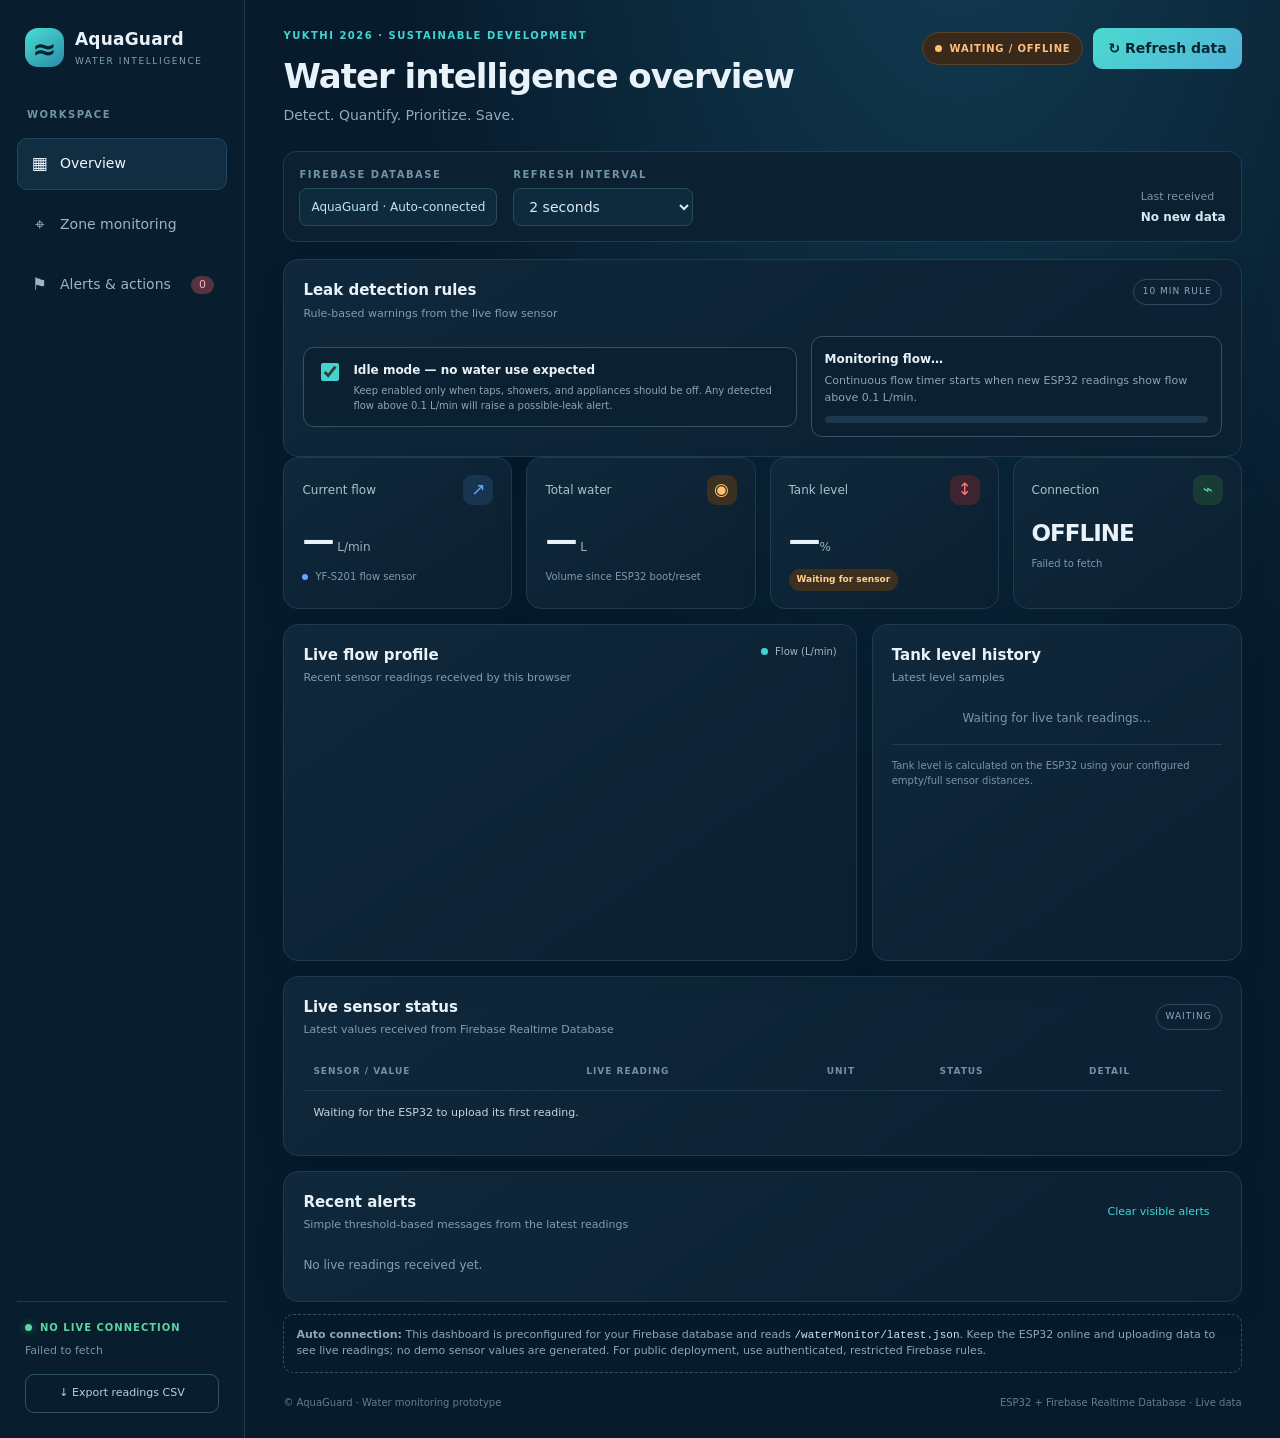
==== commit beea3ea7: "Rename index[1].html to index.html" ====
--- a/index.html
+++ b/index.html
@@ -27,7 +27,7 @@
 <main class="main-content">
 <header class="topbar"><div><div class="eyebrow">YUKTHI 2026 · SUSTAINABLE DEVELOPMENT</div><h1 id="page-title">Water intelligence overview</h1><p class="subtitle">Detect. Quantify. Prioritize. Save.</p></div><div class="top-actions"><span class="mode-pill offline" id="mode-pill"><span></span><b id="mode-text">CONNECTING TO FIREBASE</b></span><button class="primary-button" id="run-scan">↻ Refresh data</button></div></header>
 <section class="toolbar">
- <div class="field-group"><label for="database-url">FIREBASE REALTIME DATABASE URL</label><input id="database-url" type="url" placeholder="https://your-project-default-rtdb...firebasedatabase.app"></div>
+ <div class="field-group"><label>FIREBASE DATABASE</label><div style="background:#0e2a3d;border:1px solid #29495e;color:#b9e9ed;border-radius:8px;padding:9px 11px;font-size:12px">AquaGuard · Auto-connected</div></div>
  <div class="field-group"><label for="refresh-rate">REFRESH INTERVAL</label><select id="refresh-rate"><option value="2000">2 seconds</option><option value="5000">5 seconds</option><option value="10000">10 seconds</option></select></div>
  <div class="updated-text">Last received<strong id="last-updated">Waiting for data</strong></div>
 </section>
@@ -50,21 +50,19 @@
 </section>
 <section class="panel zones-panel" id="zone-section"><div class="panel-heading section-heading"><div><h2>Live sensor status</h2><p>Latest values received from Firebase Realtime Database</p></div><span class="section-chip" id="zone-count">WAITING</span></div><div class="table-wrap"><table><thead><tr><th>SENSOR / VALUE</th><th>LIVE READING</th><th>UNIT</th><th>STATUS</th><th>DETAIL</th></tr></thead><tbody id="zone-table"><tr><td colspan="5">Waiting for the ESP32 to upload its first reading.</td></tr></tbody></table></div></section>
 <section class="panel alerts-panel" id="alerts-section"><div class="panel-heading section-heading"><div><h2>Recent alerts</h2><p>Simple threshold-based messages from the latest readings</p></div><button class="text-button" id="clear-alerts">Clear visible alerts</button></div><div id="alert-list" class="alert-list"><div class="empty-alert">No live readings received yet.</div></div></section>
-<div class="connection-help"><strong>Setup:</strong> Enter your Firebase Realtime Database URL above. The ESP32 firmware writes to <code>/waterMonitor/latest.json</code>. This page reads that path and draws the graphs from real readings; no demo sensor values are generated. For public deployment, use authenticated, restricted Firebase rules.</div>
+<div class="connection-help"><strong>Auto connection:</strong> This dashboard is preconfigured for your Firebase database and reads <code>/waterMonitor/latest.json</code>. Keep the ESP32 online and uploading data to see live readings; no demo sensor values are generated. For public deployment, use authenticated, restricted Firebase rules.</div>
 <footer><span>© AquaGuard · Water monitoring prototype</span><span>ESP32 + Firebase Realtime Database · Live data</span></footer>
 </main></div><div id="toast" class="toast" role="status" aria-live="polite"></div>
 <script>
 (() => {
 const $ = id => document.getElementById(id);
-const DB_INPUT = $("database-url");
-const stored = (()=>{try{return localStorage.getItem("aquaguardFirebaseUrl")||""}catch(e){return ""}})();
-DB_INPUT.value = stored;
+const DB_URL = "https://aquaguard-2717f-default-rtdb.asia-southeast1.firebasedatabase.app";
 let history = [], levelHistory = [], alerts = [], timer = null, lastData = null, lastDataAt = 0;
 const maxPoints = 30;
 const FLOW_THRESHOLD = 0.1;
 const LEAK_DURATION_MS = 10 * 60 * 1000;
 let continuousFlowStartedAt = null, lastSampleAt = null, lastSampleId = null, lastFlow = 0;
-function dbBase(){return DB_INPUT.value.trim().replace(/\/+$/,"")}
+function dbBase(){return DB_URL}
 function toast(message){const el=$("toast");el.textContent=message;el.classList.add("show");setTimeout(()=>el.classList.remove("show"),2600)}
 function setConnection(online,msg){
  $("mode-pill").classList.toggle("offline",!online);
@@ -186,7 +184,6 @@
  const base=dbBase();
  if(!base||base.includes("YOUR-PROJECT")||!/^https:\/\/.+/.test(base)){setConnection(false,"Enter a valid Firebase database URL");return}
  try{
-  try{localStorage.setItem("aquaguardFirebaseUrl",base)}catch(e){}
   const res=await fetch(base+"/waterMonitor/latest.json",{cache:"no-store"});
   if(!res.ok)throw new Error("Firebase HTTP "+res.status+". Check database URL and read rules.");
   const d=await res.json();
@@ -198,7 +195,6 @@
 function restartTimer(){if(timer)clearInterval(timer);refresh();timer=setInterval(refresh,Number($("refresh-rate").value)||2000)}
 $("run-scan").addEventListener("click",()=>{refresh();toast("Refreshing Firebase readings…")});
 $("refresh-rate").addEventListener("change",restartTimer);
-DB_INPUT.addEventListener("change",restartTimer);
 $("clear-alerts").addEventListener("click",()=>{alerts=[];renderAlerts();toast("Visible alerts cleared")});
 $("idle-mode").addEventListener("change",()=>{
  if($("idle-mode").checked && lastData && lastData.flowRateLMin > FLOW_THRESHOLD){
@@ -223,4 +219,4 @@
 restartTimer();
 })();
 </script>
-</body></html>+</body></html>
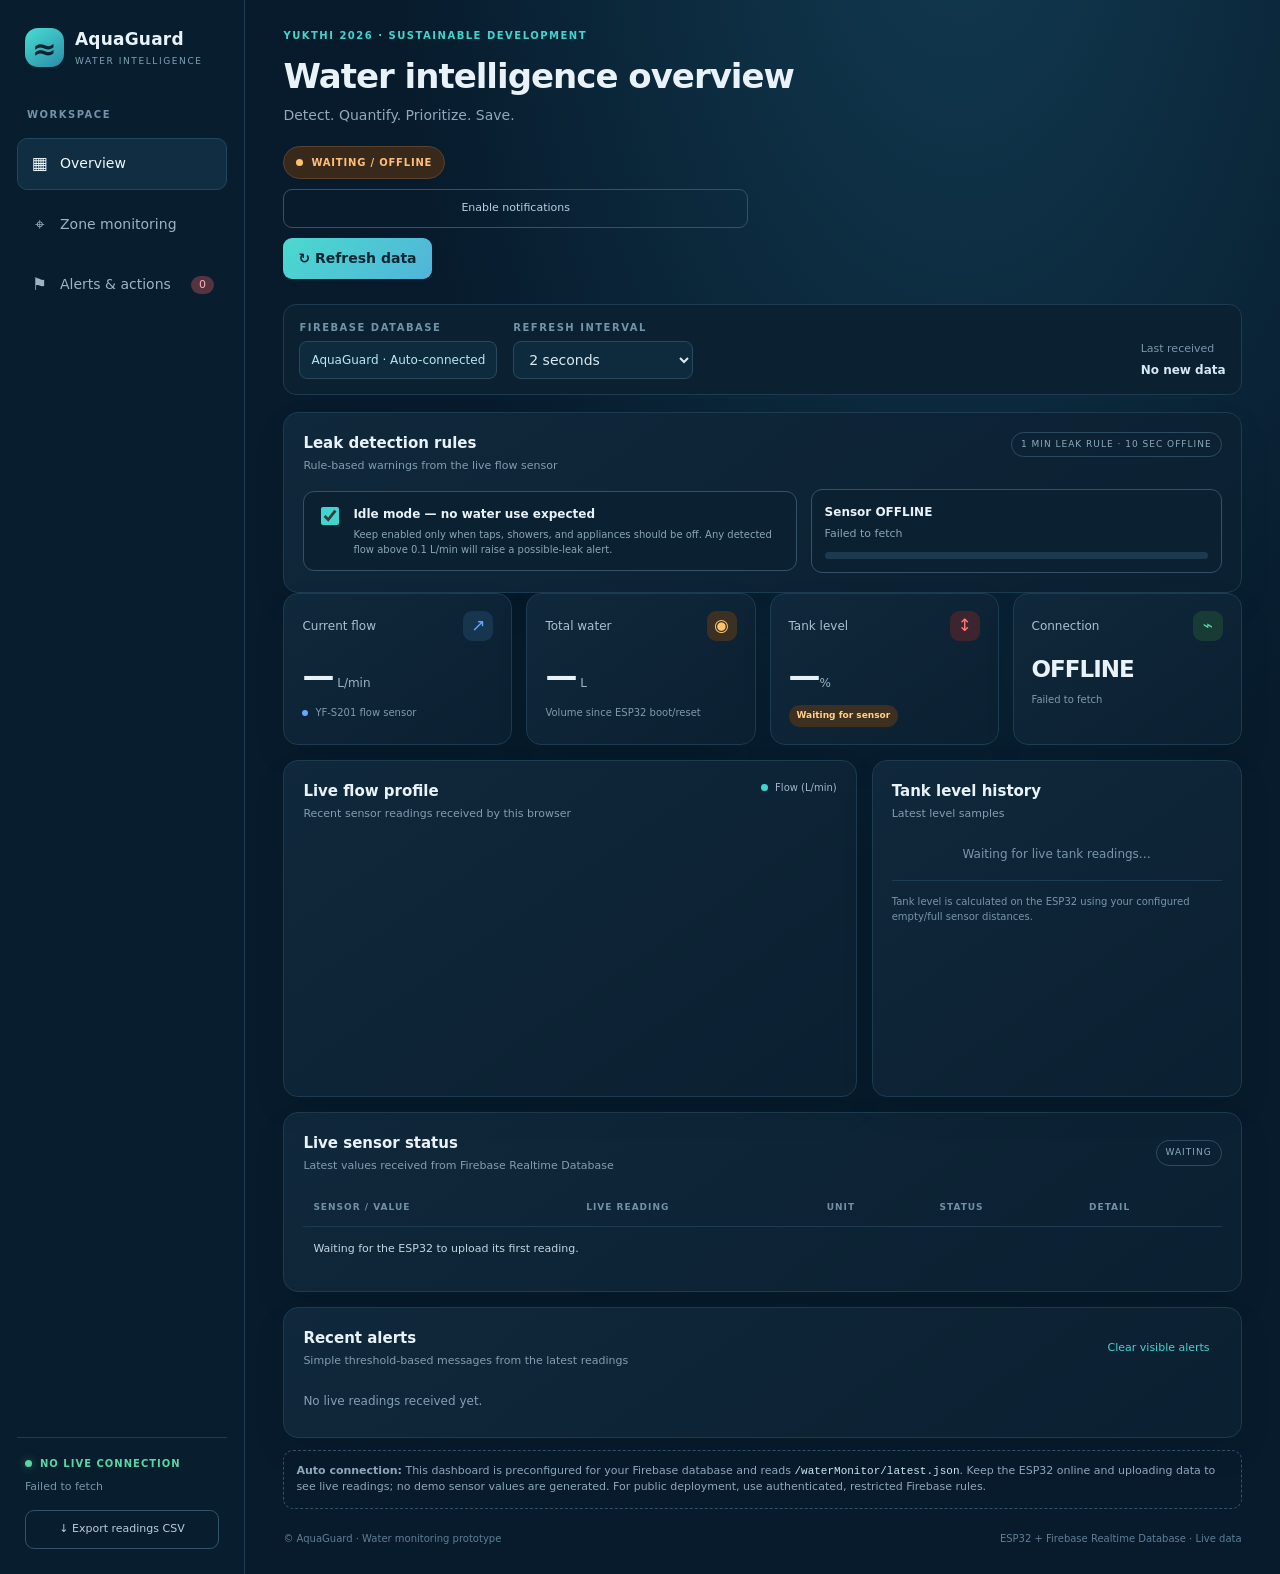
==== commit e7a873dd: "Rename index .html to index.html" ====
--- a/index.html
+++ b/index.html
@@ -25,17 +25,17 @@
   <div class="sidebar-bottom"><div class="live-indicator"><span></span><b id="side-mode">LIVE CONNECTION</b></div><p id="side-message">Waiting for Firebase sensor data.</p><button class="outline-button" id="export-csv">↓ Export readings CSV</button></div>
 </aside>
 <main class="main-content">
-<header class="topbar"><div><div class="eyebrow">YUKTHI 2026 · SUSTAINABLE DEVELOPMENT</div><h1 id="page-title">Water intelligence overview</h1><p class="subtitle">Detect. Quantify. Prioritize. Save.</p></div><div class="top-actions"><span class="mode-pill offline" id="mode-pill"><span></span><b id="mode-text">CONNECTING TO FIREBASE</b></span><button class="primary-button" id="run-scan">↻ Refresh data</button></div></header>
+<header class="topbar"><div><div class="eyebrow">YUKTHI 2026 · SUSTAINABLE DEVELOPMENT</div><h1 id="page-title">Water intelligence overview</h1><p class="subtitle">Detect. Quantify. Prioritize. Save.</p></div><div class="top-actions"><span class="mode-pill offline" id="mode-pill"><span></span><b id="mode-text">CONNECTING TO FIREBASE</b></span><button class="outline-button" id="enable-notifications" type="button">Enable notifications</button><button class="primary-button" id="run-scan">↻ Refresh data</button></div></header>
 <section class="toolbar">
  <div class="field-group"><label>FIREBASE DATABASE</label><div style="background:#0e2a3d;border:1px solid #29495e;color:#b9e9ed;border-radius:8px;padding:9px 11px;font-size:12px">AquaGuard · Auto-connected</div></div>
  <div class="field-group"><label for="refresh-rate">REFRESH INTERVAL</label><select id="refresh-rate"><option value="2000">2 seconds</option><option value="5000">5 seconds</option><option value="10000">10 seconds</option></select></div>
  <div class="updated-text">Last received<strong id="last-updated">Waiting for data</strong></div>
 </section>
 <section class="panel leak-controls" aria-labelledby="leak-heading">
- <div class="panel-heading"><div><h2 id="leak-heading">Leak detection rules</h2><p>Rule-based warnings from the live flow sensor</p></div><span class="section-chip">10 MIN RULE</span></div>
+ <div class="panel-heading"><div><h2 id="leak-heading">Leak detection rules</h2><p>Rule-based warnings from the live flow sensor</p></div><span class="section-chip">1 MIN LEAK RULE · 10 SEC OFFLINE</span></div>
  <div class="leak-layout">
   <label class="idle-toggle" for="idle-mode"><input type="checkbox" id="idle-mode" checked><span><strong>Idle mode — no water use expected</strong><small>Keep enabled only when taps, showers, and appliances should be off. Any detected flow above 0.1 L/min will raise a possible-leak alert.</small></span></label>
-  <div class="leak-status"><strong id="leak-status-title">Monitoring flow…</strong><p id="leak-status-detail">Continuous flow timer starts when new ESP32 readings show flow above 0.1 L/min.</p><div class="leak-progress"><span id="leak-progress-bar"></span></div></div>
+  <div class="leak-status"><strong id="leak-status-title">Monitoring flow…</strong><p id="leak-status-detail">Leak alert after 1 minute of continuous flow above 0.1 L/min. No fresh sensor update for 10 seconds means OFFLINE.</p><div class="leak-progress"><span id="leak-progress-bar"></span></div></div>
  </div>
 </section>
 <section class="metric-grid" id="metrics">
@@ -60,8 +60,11 @@
 let history = [], levelHistory = [], alerts = [], timer = null, lastData = null, lastDataAt = 0;
 const maxPoints = 30;
 const FLOW_THRESHOLD = 0.1;
-const LEAK_DURATION_MS = 10 * 60 * 1000;
+const LEAK_DURATION_MS = 60 * 1000;
+const OFFLINE_TIMEOUT_MS = 10 * 1000;
 let continuousFlowStartedAt = null, lastSampleAt = null, lastSampleId = null, lastFlow = 0;
+ let lastFreshSampleAt = 0, lastPayloadFingerprint = null, offlineWatchdog = null;
+ let leakNotificationSent = false;
 function dbBase(){return DB_URL}
 function toast(message){const el=$("toast");el.textContent=message;el.classList.add("show");setTimeout(()=>el.classList.remove("show"),2600)}
 function setConnection(online,msg){
@@ -78,6 +81,9 @@
 function addAlert(key,title,detail,kind="warn"){
  if(alerts.some(a=>a.key===key))return;
  alerts.unshift({key,title,detail,kind,time:Date.now()});alerts=alerts.slice(0,10);renderAlerts();
+  if ("Notification" in window && Notification.permission === "granted") {
+   try { new Notification("AquaGuard: " + title, { body: detail, tag: key }); } catch (_) {}
+  }
 }
 function renderAlerts(){
  $("sidebar-alert-count").textContent=alerts.length;
@@ -119,24 +125,27 @@
 }
 function updateLeakRules(flow, d){
  const now = Date.now();
- const sampleId = d.updatedAtMillis === undefined || d.updatedAtMillis === null ? null : String(d.updatedAtMillis);
- const isNewSample = sampleId === null || sampleId !== lastSampleId;
- const pollMs = Number($("refresh-rate").value) || 2000;
- if (!isNewSample) {
-  $("leak-status-title").textContent = "Waiting for a new ESP32 sample";
-  $("leak-status-detail").textContent = "Firebase is reachable, but updatedAtMillis has not changed. Leak timing is paused until fresh sensor data arrives.";
-  return;
- }
+ const sampleId = d.updatedAtMillis ?? d.timestamp ?? d.updatedAt ?? null;
+ const fingerprint = JSON.stringify([d.flowRateLMin, d.totalLitres, d.tankLevelPercent, d.distanceCm, d.wifiRssi]);
+ // Prefer the ESP32 timestamp. If firmware does not send one, fall back to
+ // detecting whether the actual sensor payload changes between polls.
+ const hasSampleId = sampleId !== null && sampleId !== undefined;
+ const sampleKey = hasSampleId ? String(sampleId) : fingerprint;
+ const isNewSample = sampleKey !== lastSampleId;
  if (isNewSample) {
   const gap = lastSampleAt === null ? 0 : now - lastSampleAt;
   const continuous = flow > FLOW_THRESHOLD;
-  if (!continuous || (lastSampleAt !== null && gap > pollMs * 2.5)) {
+  if (!continuous || (lastSampleAt !== null && gap > OFFLINE_TIMEOUT_MS)) {
    continuousFlowStartedAt = continuous ? now : null;
+   leakNotificationSent = false;
   } else if (continuousFlowStartedAt === null) {
    continuousFlowStartedAt = now;
+   leakNotificationSent = false;
   }
   lastSampleAt = now;
-  lastSampleId = sampleId;
+  lastFreshSampleAt = now;
+  lastSampleId = sampleKey;
+  lastPayloadFingerprint = fingerprint;
   lastFlow = flow;
  }
  const idleMode = $("idle-mode").checked;
@@ -148,17 +157,30 @@
  const status = $("leak-status-title"), detail = $("leak-status-detail"), bar = $("leak-progress-bar");
  if (flow <= FLOW_THRESHOLD) {
   status.textContent = "No continuous flow detected";
-  detail.textContent = `Flow is at or below ${FLOW_THRESHOLD.toFixed(1)} L/min. The 10-minute timer is reset.`;
+  detail.textContent = `Flow is at or below ${FLOW_THRESHOLD.toFixed(1)} L/min. The 1-minute timer is reset.`;
   bar.style.width = "0%";
  } else if (elapsed >= LEAK_DURATION_MS) {
-  status.textContent = "Possible leak — continuous flow for 10 minutes";
-  detail.textContent = `Flow has remained above ${FLOW_THRESHOLD.toFixed(1)} L/min for at least 10 minutes. Inspect the system; this is a suspicion, not proof of a leak.`;
+  status.textContent = "POSSIBLE LEAK — continuous flow for 1 minute";
+  detail.textContent = `Flow has remained above ${FLOW_THRESHOLD.toFixed(1)} L/min for at least 1 minute. Inspect the system; this is a suspicion, not proof of a leak.`;
   bar.style.width = "100%";
-  addAlert("continuous-flow-10min", "Possible leak — continuous flow for 10 minutes", `Flow has stayed above ${FLOW_THRESHOLD.toFixed(1)} L/min for 10 minutes. Inspect taps, toilet valves, pipe joints, and the tank inlet.`, "bad");
+  addAlert("continuous-flow-1min", "POSSIBLE WATER LEAK — 1 minute continuous flow", `Flow has stayed above ${FLOW_THRESHOLD.toFixed(1)} L/min for 1 minute. Inspect taps, toilet valves, pipe joints, and the tank inlet.`, "bad");
+  leakNotificationSent = true;
  } else {
-  status.textContent = `Continuous flow: ${minutes}m ${String(seconds).padStart(2,"0")}s / 10m`;
-  detail.textContent = idleMode ? "Idle-flow alert is also enabled. Turn idle mode off during expected water use." : "Idle mode is off; the 10-minute continuous-flow rule remains active.";
+  status.textContent = `Continuous flow: ${minutes}m ${String(seconds).padStart(2,"0")}s / 1m`;
+  detail.textContent = idleMode ? "Idle-flow alert is also enabled. Turn idle mode off during expected water use." : "Idle mode is off; the 1-minute continuous-flow rule remains active.";
   bar.style.width = `${Math.min(100, elapsed / LEAK_DURATION_MS * 100)}%`;
+ }
+}
+function checkSensorFreshness(){
+ const now = Date.now();
+ if (!lastFreshSampleAt) return;
+ if (now - lastFreshSampleAt >= OFFLINE_TIMEOUT_MS) {
+  setConnection(false, "No new ESP32 sensor reading for 10 seconds");
+  $("last-updated").textContent = "No fresh reading — OFFLINE";
+  $("leak-status-title").textContent = "Sensor OFFLINE";
+  $("leak-status-detail").textContent = "The sensor data has not changed for 10 seconds. Leak timing is paused until fresh readings return.";
+  $("leak-progress-bar").style.width = "0%";
+  continuousFlowStartedAt = null;
  }
 }
 function applyData(d){
@@ -174,8 +196,9 @@
  const t=timeLabel(Date.now());
  history.push({v:Math.max(0,flow??0),t});history=history.slice(-maxPoints);
  if(level!==null){levelHistory.push({v:level,t});levelHistory=levelHistory.slice(-maxPoints)}
- renderChart();renderLevelBars();renderTable(data);setConnection(true,"Latest readings received");
+ renderChart();renderLevelBars();renderTable(data);
  updateLeakRules(flow ?? 0, d);
+ if (lastFreshSampleAt && Date.now() - lastFreshSampleAt < OFFLINE_TIMEOUT_MS) setConnection(true,"Latest readings received");
  if(level!==null&&level>=0&&level<20)addAlert("low:"+Math.floor(level/5),"Low tank level",`Tank level is ${format(level,0)}%. Check the tank or refill supply.`,"warn");
  else if(level!==null&&level>95)addAlert("full:"+Math.floor(level/2),"Tank nearly full",`Tank level is ${format(level,0)}%. Check for overflow risk.`,"warn");
  if(flow!==null&&flow>0.1&&level!==null&&level<5)addAlert("flowlowtank","Flow while tank is nearly empty",`Flow is ${format(flow)} L/min while the reported tank level is low.`,"bad");
@@ -190,10 +213,18 @@
   if(!d)throw new Error("No sensor data yet. Upload the ESP32 firmware first.");
   if(typeof d!=="object")throw new Error("Unexpected data at /waterMonitor/latest.json.");
   applyData(d);
- }catch(e){setConnection(false,e.message);$("last-updated").textContent="No new data";$("connection-detail").textContent=e.message}
+ }catch(e){setConnection(false,e.message);$("last-updated").textContent="No new data";$("connection-detail").textContent=e.message;$("leak-status-title").textContent="Sensor OFFLINE";$("leak-status-detail").textContent=e.message;continuousFlowStartedAt=null}
 }
 function restartTimer(){if(timer)clearInterval(timer);refresh();timer=setInterval(refresh,Number($("refresh-rate").value)||2000)}
 $("run-scan").addEventListener("click",()=>{refresh();toast("Refreshing Firebase readings…")});
+$("enable-notifications").addEventListener("click", async ()=>{
+ if (!("Notification" in window)) { toast("This browser does not support notifications"); return; }
+ try {
+  const permission = await Notification.requestPermission();
+  if (permission === "granted") { toast("Browser notifications enabled"); $("enable-notifications").textContent = "Notifications enabled"; }
+  else toast("Notification permission was not granted");
+ } catch (_) { toast("Could not enable notifications"); }
+});
 $("refresh-rate").addEventListener("change",restartTimer);
 $("clear-alerts").addEventListener("click",()=>{alerts=[];renderAlerts();toast("Visible alerts cleared")});
 $("idle-mode").addEventListener("change",()=>{
@@ -217,6 +248,7 @@
  else window.scrollTo({top:0,behavior:"smooth"});
 }));
 restartTimer();
+ offlineWatchdog = setInterval(checkSensorFreshness, 500);
 })();
 </script>
 </body></html>
